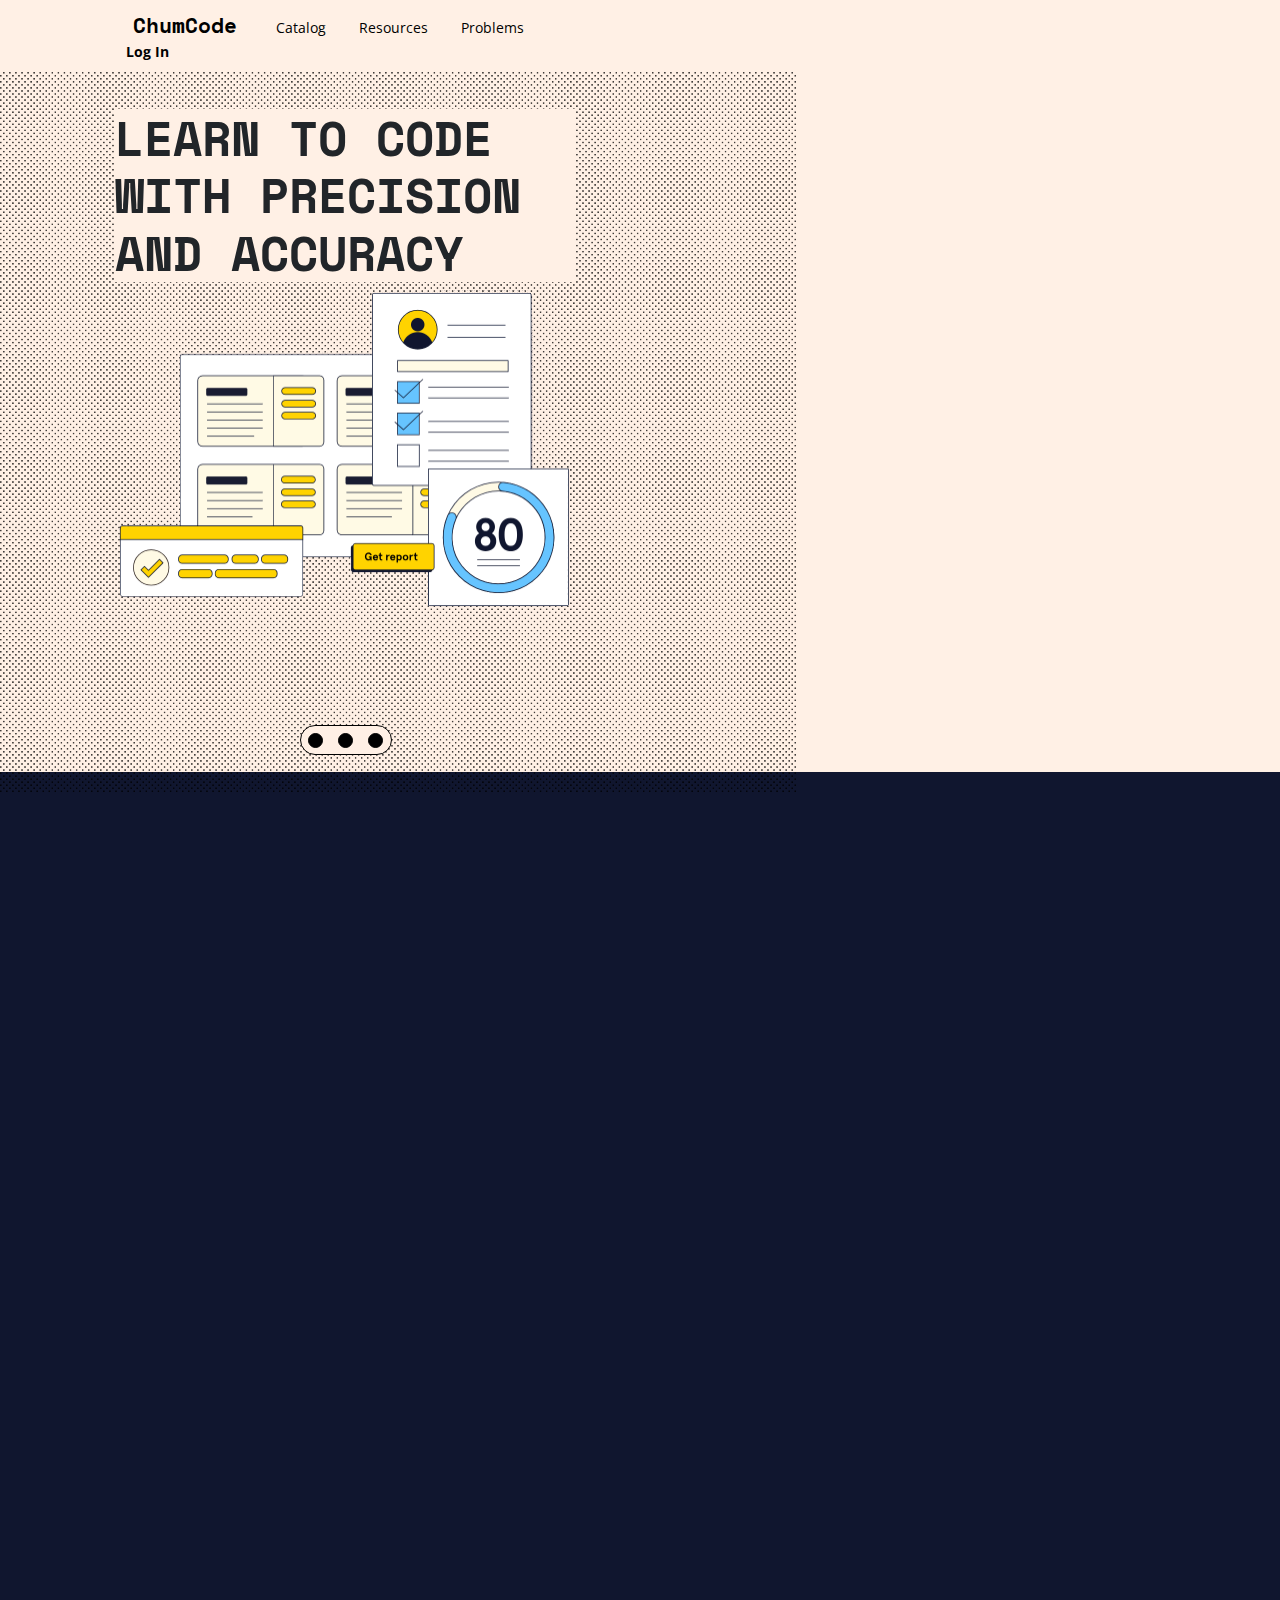
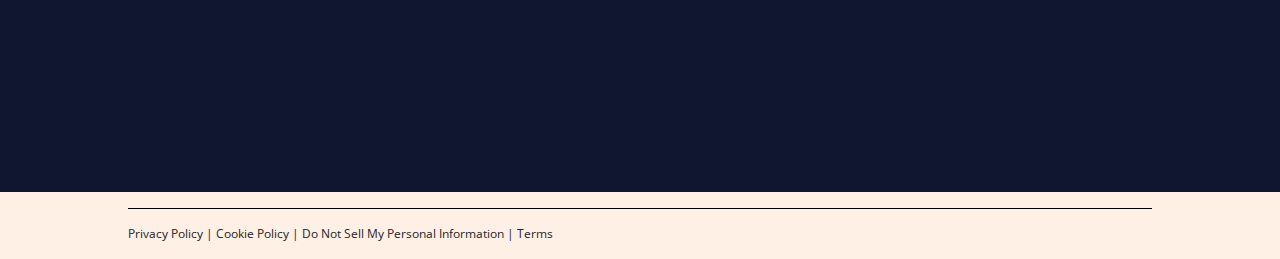
==== ChumCode/index.html @ f1602948 "Add files via upload" ====
<html lang="en">
  <head>
    <script src="js/styles.js" defer></script>
    <meta charset="utf-8">
    <meta name="viewport" content="width=device-width, initial-scale=1">
    <link rel="stylesheet" href="https://cdn.jsdelivr.net/npm/bootstrap@4.0.0/dist/css/bootstrap.min.css" integrity="sha384-Gn5384xqQ1aoWXA+058RXPxPg6fy4IWvTNh0E263XmFcJlSAwiGgFAW/dAiS6JXm" crossorigin="anonymous"><link rel="preconnect" href="https://fonts.googleapis.com">
    <link rel="preconnect" href="https://fonts.gstatic.com" crossorigin>
    <link href="https://fonts.googleapis.com/css2?family=Montserrat&family=Open+Sans:ital,wght@0,300..800;1,300..800&family=Poppins:wght@300;400;500;600;800;900&family=Roboto:ital,wght@0,100;0,300;0,400;0,500;0,700;0,900;1,100;1,300;1,400;1,500;1,700;1,900&family=Space+Mono:wght@400;700&family=UnifrakturMaguntia&display=swap" rel="stylesheet">
    <link rel="stylesheet" href="https://cdnjs.cloudflare.com/ajax/libs/font-awesome/6.5.1/css/all.min.css" integrity="sha512-DTOQO9RWCH3ppGqcWaEA1BIZOC6xxalwEsw9c2QQeAIftl+Vegovlnee1c9QX4TctnWMn13TZye+giMm8e2LwA==" crossorigin="anonymous" referrerpolicy="no-referrer" />
    <link rel="stylesheet" type="text/css" href="css/styles.css">
    <title>ChumCode</title>
  </head>

  <header>
    <nav class="open-sans-regular">
        <a href="index.html" class="space-mono-bold">ChumCode</a>
        <a href="catalog.html">Catalog</a>
        <a href="resources.html">Resources</a>
        <a href="problems.hmtl">Problems</a>
        <i class="fa-solid fa-magnifying-glass left"></i>
        <a href="login.html" class="open-sans-bold">Log In</a>
    </nav>
  </header>
  <body>
    <img class="screentone" src="images/screentones.png" alt="screentones">
    <div class="mainpage-carousel">
      <div class="carousel-box">
        <div id="carouselExampleIndicators" class="carousel slide six-hundo" data-ride="carousel">
          <ol class="carousel-indicators">
            <li data-target="#carouselExampleIndicators" data-slide-to="0" class="active-black"></li>
            <li data-target="#carouselExampleIndicators" data-slide-to="1">oten</li>
            <li data-target="#carouselExampleIndicators" data-slide-to="2"></li>
          </ol>
          <div class="carousel-inner">
            <div class="carousel-item active">
              <h1 class="space-mono-bold">LEARN TO CODE WITH PRECISION AND ACCURACY</h1>
              <img class="d-block w-100" src="images/slide1.png" alt="First slide">
            </div>
            <div class="carousel-item">
              <h1 class="space-mono-bold">ENDLESS PRACTICE PROBLEMS WITH INTERACTIVE COURSES</h1>
              <img class="d-block w-100" src="images/slide2.png" alt="Second slide">
            </div>
            <div class="carousel-item">
              <img class="d-block w-100" src="images/slide1.png" alt="Third slide">
              <h1 class="space-mono-bold">LEARN TO CODE WITH PRECISION AND ACCURACY</h1>
            </div>
          </div>
        </div>
      </div>
        
    </div>
    
    <div class="blue-bg">

    </div>

    <footer>
      <hr>
      <p class="open-sans-regular small-font"> Privacy Policy | Cookie Policy | Do Not Sell My Personal Information | Terms</p>
    </footer>
</body>
<script src="https://code.jquery.com/jquery-3.2.1.slim.min.js" integrity="sha384-KJ3o2DKtIkvYIK3UENzmM7KCkRr/rE9/Qpg6aAZGJwFDMVNA/GpGFF93hXpG5KkN" crossorigin="anonymous"></script>
<script src="https://cdn.jsdelivr.net/npm/popper.js@1.12.9/dist/umd/popper.min.js" integrity="sha384-ApNbgh9B+Y1QKtv3Rn7W3mgPxhU9K/ScQsAP7hUibX39j7fakFPskvXusvfa0b4Q" crossorigin="anonymous"></script>
<script src="https://cdn.jsdelivr.net/npm/bootstrap@4.0.0/dist/js/bootstrap.min.js" integrity="sha384-JZR6Spejh4U02d8jOt6vLEHfe/JQGiRRSQQxSfFWpi1MquVdAyjUar5+76PVCmYl" crossorigin="anonymous"></script>
</html>
---- ChumCode/css/styles.css ----
body{
    background-color: #fff0e5;
    margin: 0;
}

.roboto-regular {
    font-family: "Roboto", sans-serif;
    font-weight: 400;
    font-style: normal;
  }

.open-sans-regular {
    font-family: "Open Sans", sans-serif;
    font-optical-sizing: auto;
    font-weight: 500px;
    font-style: normal;
  }

  .open-sans-bold {
    font-family: "Open Sans", sans-serif;
    font-optical-sizing: auto;
    font-weight: 700;
    font-style: normal;
  }

.space-mono-regular {
    font-family: "Space Mono", monospace;
    font-weight: 600;
    font-style: normal;
  }

  .space-mono-bold {
    font-family: "Space Mono", monospace;
    font-weight: 700;
    font-size: 1.3em;
    font-style: normal;
  }

  header {
    background-color: #fff0e5;
    height: 4.5em;
    display: flex;
    align-items: center;
    top: 0;
    position: sticky;
    transition: background-color 0.2s ease-in-out;
    border-bottom: 0 solid black;
    z-index: 1000;
  }
  
  .scrolled {
    background-color: white;
    opacity: 0.98; 
    border-width: 1px;
  }
  

  header nav{
    padding: 1.5em 0 1.5em 7em;
  }

  header nav a{
    text-decoration: none;
    font-size: 0.9em;
    color:black;
    margin: 1em;
  }

  .left{
    margin-left: 45em;
    margin-right: 2em;
  }

  .icon-button {
    color: black;
    border: none;
    cursor: pointer;
  }

  .screentone{
    position: absolute;
    height: 720px;
  }

  .mainpage-carousel{
    margin: 0 0 6% 0 ;
    width: 90%;
    height: 600px;
  }
  
  .carousel-box{
    width: 40%;
    margin-top: 2%;
    margin-left: 10%;
  }

  .carousel-box h1{
    margin-top: 3% ;
    background-color: #fff0e5;
    font-size: 3.0em;
  }

  .carousel-indicators{
    background-color: #fff0e5;
    border-radius: 20px;
    padding: 0;
    margin: auto;
    width: 20%;
    height: 30px;
    border: 1px solid black;
  }

  .carousel-indicators li{
    background-color: black;
    padding: 0;
    margin: auto;
    height: 15px;
    width: 15px;
    border-radius: 10px;
    border: 1px solid black;
  }

  .six-hundo{
    height: 670px;
  }
  
  .small-font{
    font-size: 12px;
  }

  footer{
    width: 80%;
    margin: auto;
  }

  footer hr{
    background-color: black;
  }

  .blue-bg{
    background-color: #10162f;
    height: 1020px;
  }
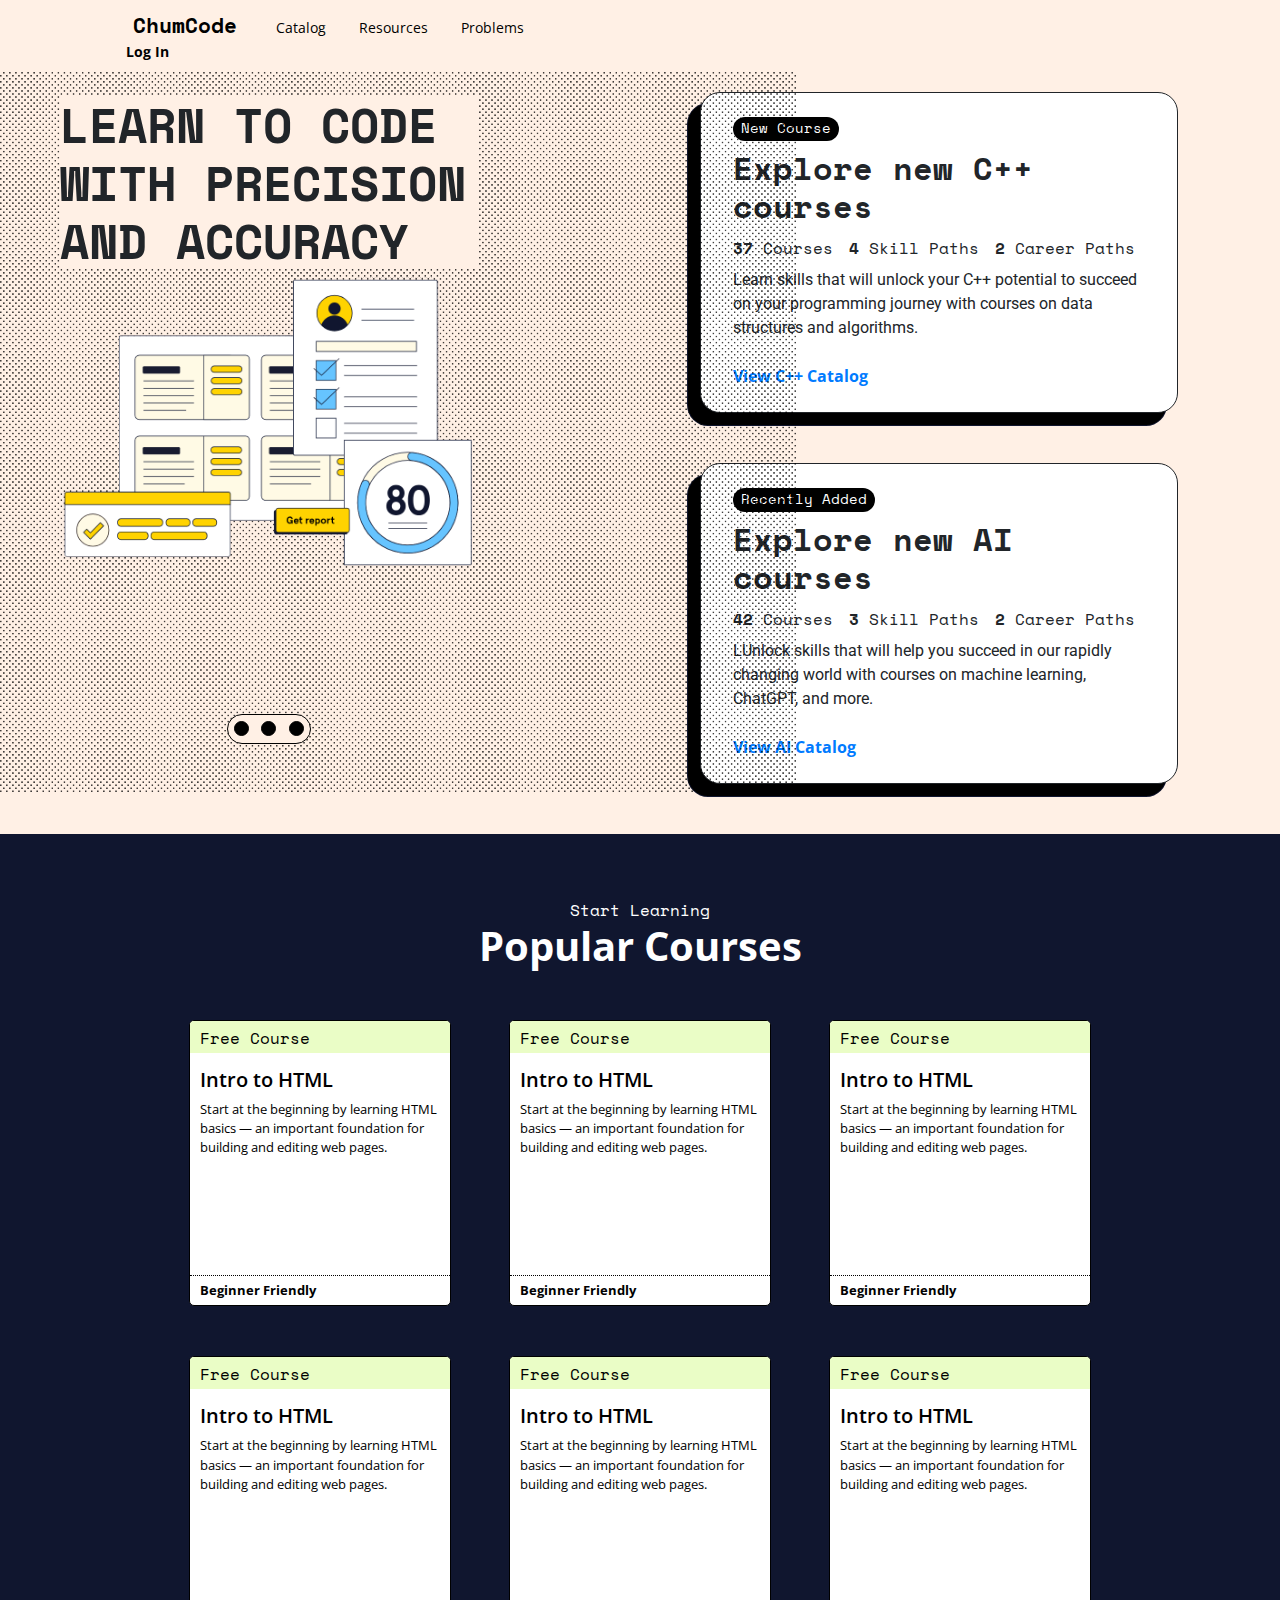
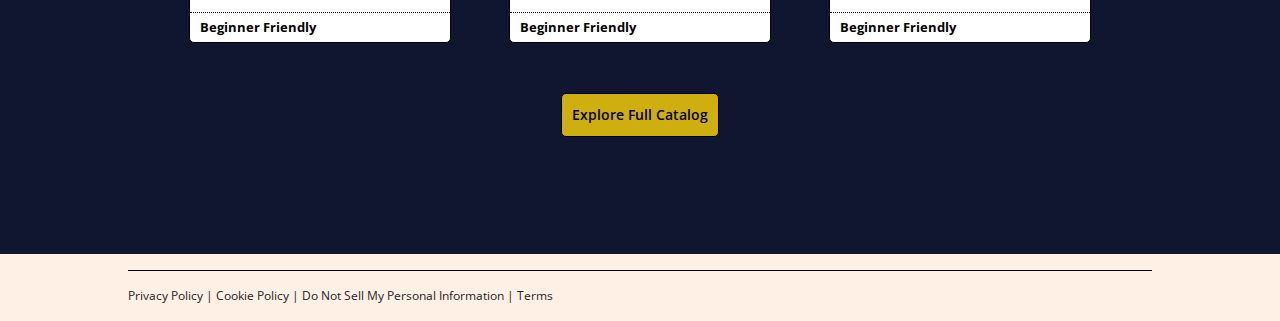
==== commit ea96f572: "Add files via upload" ====
--- a/ChumCode/index.html
+++ b/ChumCode/index.html
@@ -23,6 +23,9 @@
   </header>
   <body>
     <img class="screentone" src="images/screentones.png" alt="screentones">
+
+    <div class="first-page-main-page">
+
     <div class="mainpage-carousel">
       <div class="carousel-box">
         <div id="carouselExampleIndicators" class="carousel slide six-hundo" data-ride="carousel">
@@ -47,12 +50,122 @@
           </div>
         </div>
       </div>
+    </div>
+
+    <div class="right-box">
+      <div class="large-box">
+        <div class="badge-box space-mono-thin">New Course</div>
+        <h2>Explore new C++ courses</h2>
+
+        <ul class="list-number">
+          <li class="space-mono-thin"><span class="space-mono-regular"> 37</span> Courses</li>
+          <li class="space-mono-thin"><span class="space-mono-regular"> 4</span> Skill Paths</li>
+          <li class="space-mono-thin"><span class="space-mono-regular"> 2</span> Career Paths</li>
+        </ul>
+
+        <span class="zero-margin ">Learn skills that will unlock your C++ potential to succeed on your programming journey with courses on data structures and algorithms.</span>
+        <br>
+        <br>
+        <a href="." class="open-sans-bold">View C++ Catalog</a>
+      </div>
+
+      <div class="large-box">
+        <div class="badge-box space-mono-thin">Recently Added</div>
+        <h2>Explore new AI courses</h2>
+
+        <ul class="list-number">
+          <li class="space-mono-thin"><span class="space-mono-regular"> 42</span> Courses</li>
+          <li class="space-mono-thin"><span class="space-mono-regular"> 3</span> Skill Paths</li>
+          <li class="space-mono-thin"><span class="space-mono-regular"> 2</span> Career Paths</li>
+        </ul>
+
+        <span class="zero-margin ">LUnlock skills that will help you succeed in our rapidly changing world with courses on machine learning, ChatGPT, and more.</span>
+        <br>
+        <br>
+        <a href="." class="open-sans-bold">View AI Catalog</a>
+      </div>
+  </div>
+    
+    </div>
+
+    <div class="blue-bg">
+      <div class="second-page-main-page blue-bg">
+      
+        <p class="space-mono-thin">Start Learning</p>
+        <h2 class="open-sans-bold">Popular Courses</h2>
+
+        <div class="course-container-main-box">
+
+          <div class="course-container">
+            <div class="course-box"><div class="course-box-top-box space-mono-thin">Free Course</div>
+            <h5 class="open-sans-regular">Intro to HTML</h3>
+              <span class="open-sans-regular">Start at the beginning by learning HTML
+                basics — an important foundation for
+                building and editing web pages.</span>
+                <div class="course-container-footer open-sans-bold">Beginner Friendly</div>
+            </div>
+          </div>
+
+          <div class="course-container">
+            <div class="course-box"><div class="course-box-top-box space-mono-thin">Free Course</div>
+            <h5 class="open-sans-regular">Intro to HTML</h3>
+              <span class="open-sans-regular">Start at the beginning by learning HTML
+                basics — an important foundation for
+                building and editing web pages.</span>
+                <div class="course-container-footer open-sans-bold">Beginner Friendly</div>
+            </div>
+          </div>
+
+          <div class="course-container">
+            <div class="course-box"><div class="course-box-top-box space-mono-thin">Free Course</div>
+            <h5 class="open-sans-regular">Intro to HTML</h3>
+              <span class="open-sans-regular">Start at the beginning by learning HTML
+                basics — an important foundation for
+                building and editing web pages.</span>
+                <div class="course-container-footer open-sans-bold">Beginner Friendly</div>
+            </div>
+          </div>
+
+        </div>
         
+        <div class="course-container-main-box">
+
+          <div class="course-container">
+            <div class="course-box"><div class="course-box-top-box space-mono-thin">Free Course</div>
+            <h5 class="open-sans-regular">Intro to HTML</h3>
+              <span class="open-sans-regular">Start at the beginning by learning HTML
+                basics — an important foundation for
+                building and editing web pages.</span>
+                <div class="course-container-footer open-sans-bold">Beginner Friendly</div>
+            </div>
+          </div>
+
+          <div class="course-container">
+            <div class="course-box"><div class="course-box-top-box space-mono-thin">Free Course</div>
+            <h5 class="open-sans-regular">Intro to HTML</h3>
+              <span class="open-sans-regular">Start at the beginning by learning HTML
+                basics — an important foundation for
+                building and editing web pages.</span>
+                <div class="course-container-footer open-sans-bold">Beginner Friendly</div>
+            </div>
+          </div>
+
+          <div class="course-container">
+            <div class="course-box"><div class="course-box-top-box space-mono-thin">Free Course</div>
+            <h5 class="open-sans-regular">Intro to HTML</h3>
+              <span class="open-sans-regular">Start at the beginning by learning HTML
+                basics — an important foundation for
+                building and editing web pages.</span>
+                <div class="course-container-footer open-sans-bold">Beginner Friendly</div>
+            </div>
+          </div>
+
+        </div>
+          <div href="" class="explore-btn open-sans-regular">Explore Full Catalog</div>
+        
+      </div>
     </div>
     
-    <div class="blue-bg">
-
-    </div>
 
     <footer>
       <hr>
--- a/ChumCode/css/styles.css
+++ b/ChumCode/css/styles.css
@@ -16,6 +16,13 @@
     font-style: normal;
   }
 
+  .open-sans-thin {
+    font-family: "Open Sans", sans-serif;
+    font-optical-sizing: auto;
+    font-weight: 300px;
+    font-style: normal;
+  }
+
   .open-sans-bold {
     font-family: "Open Sans", sans-serif;
     font-optical-sizing: auto;
@@ -33,6 +40,13 @@
     font-family: "Space Mono", monospace;
     font-weight: 700;
     font-size: 1.3em;
+    font-style: normal;
+  }
+
+  .space-mono-thin {
+    font-family: "Space Mono", monospace;
+    font-weight: 400;
+    font-size: 1.0em;
     font-style: normal;
   }
 
@@ -77,6 +91,16 @@
     cursor: pointer;
   }
 
+  .first-page-main-page{
+    display: flex;
+    height: min-content;
+    justify-content: center;
+  }
+
+  .carousel-item{
+    max-height: 600px;
+  }
+
   .screentone{
     position: absolute;
     height: 720px;
@@ -84,14 +108,14 @@
 
   .mainpage-carousel{
     margin: 0 0 6% 0 ;
-    width: 90%;
+    width: 70%;
     height: 600px;
   }
   
   .carousel-box{
-    width: 40%;
     margin-top: 2%;
     margin-left: 10%;
+    width: 70%;
   }
 
   .carousel-box h1{
@@ -99,6 +123,7 @@
     background-color: #fff0e5;
     font-size: 3.0em;
   }
+  
 
   .carousel-indicators{
     background-color: #fff0e5;
@@ -140,4 +165,182 @@
   .blue-bg{
     background-color: #10162f;
     height: 1020px;
-  } +    width: 100%;
+  } 
+
+  .blue-bg-1{
+    background-color: #3a10e5;
+    height: 520px;
+    width: 100%;
+    bottom: 0;
+    position: absolute;
+  } 
+
+  .right-box{
+    max-width: 100%;
+  }
+
+  .large-box{
+    border-width: 1px;
+    border-style: solid;
+    border-color: var(--color-navy);
+    background-color: white;
+    padding-left: 2rem;
+    padding-right: 2rem;
+    padding-top: 1.5rem;
+    padding-bottom: 1.5rem;
+    margin-bottom: 0.75rem;
+    margin-left: 0.75rem;
+    border-radius: 20px;
+    box-shadow: -12px 12px black, -12px 12px 0 1px #10162f;
+    width: 70%;
+    margin: auto;
+    margin-bottom: 50px;
+    margin-top: 20px;
+  }
+
+  .large-box h2{
+    margin-block-start: 0.83em;
+    margin-block-end: 0.83em;
+    margin-inline-start: 0px;
+    margin-inline-end: 0px;
+    font-weight: 700;
+    font-family: "Space Mono", monospace;
+    margin-top: 5px;
+    margin-bottom: 10px;
+  }
+
+  .badge-box{
+    width: min-content;
+    border-radius: 40px;
+    font-weight: 400;
+    white-space: nowrap;
+    color: white;
+    background-color: black;
+    font-size: 0.875rem;
+    height: 1.5rem;
+    margin-bottom: 0.5rem;
+    padding-left: 0.5rem;
+    padding-right: 0.5rem;
+  }
+
+  .list-number{
+    column-gap: 1rem;
+    list-style-type: none;
+    flex-wrap: wrap;
+    row-gap: 0.5rem;
+    flex-direction: row;
+    display: flex;
+    padding: 0;
+    margin-bottom: 0.5rem;
+  }
+
+  .zero-margin{
+    margin: 0;
+  }
+
+  .one-margin{
+    margin: 5px;
+  }
+
+  .margin-10{
+    margin: 0 100px 0 0 ;
+  }
+
+  .second-page-main-page{
+    color: white;
+    width: 75%;
+    margin: auto;
+    padding-top: 5%;
+  }
+
+  .second-page-main-page p {
+    margin: auto;
+    width: max-content;
+  }
+
+  .second-page-main-page h2 {
+    margin: auto;
+    width: max-content;
+    font-size: 2.5em;
+    margin-bottom: 50px;
+    display: flex;
+  }
+
+  .course-box {
+    height: 100%;
+    display: flex;
+    background-color: #ffffff;
+    flex-direction: column;
+    box-shadow: 0px 0px 0 #10162f;
+    position: relative;
+    padding: 0px;
+    overflow: hidden;
+    border-radius: 5px;
+    transition: box-shadow 0.2s ease, transform 0.2s ease;
+    color: black;
+    border: 1px solid black;
+  }
+  
+  .course-box:hover {
+    box-shadow: -12px 12px #00001a, -12px 12px 0 1px #10162f; /* Apply box shadow on hover */
+    transform: translate(5px, -5px);
+  }
+  
+
+  .course-box-top-box{
+    background-color: #eafdc6;
+    width: 100%;
+    padding-top: 5px;
+    padding-left: 10px;
+    padding-bottom: 3px;
+  }
+
+  .course-container{
+    width: 80%;
+    margin:  0 3% 0 3%;
+    height: 100%;
+  }
+
+
+  .course-container h5{
+    padding: 10px;
+    font-weight: 600;
+    padding-top: 15px;
+    padding-bottom: 0px;
+  }
+
+  .course-container span{
+    padding-left: 10px;
+    font-size: 0.8em;
+    padding-right: 10px;
+  }
+  .course-container-footer{
+    padding: 5px;
+    border-top: 1px dotted black;
+    padding-left: 10px;
+    font-size: 0.8em;
+    bottom: 0;
+    position: absolute;
+    width: 100%;
+  }
+
+  .course-container-main-box{
+    display: flex;
+    height: 30%;
+    justify-content:space-around;
+    margin-bottom: 50px;
+  }
+
+  .explore-btn{
+    border: 1px solid black;
+    background-color:#cfae0f;
+    color: black;
+    width: max-content;
+    padding: 10px;
+    align-self: center;
+    font-weight: 600;
+    border-radius: 5px;
+    margin: auto;
+    font-size: 0.9em;
+  }
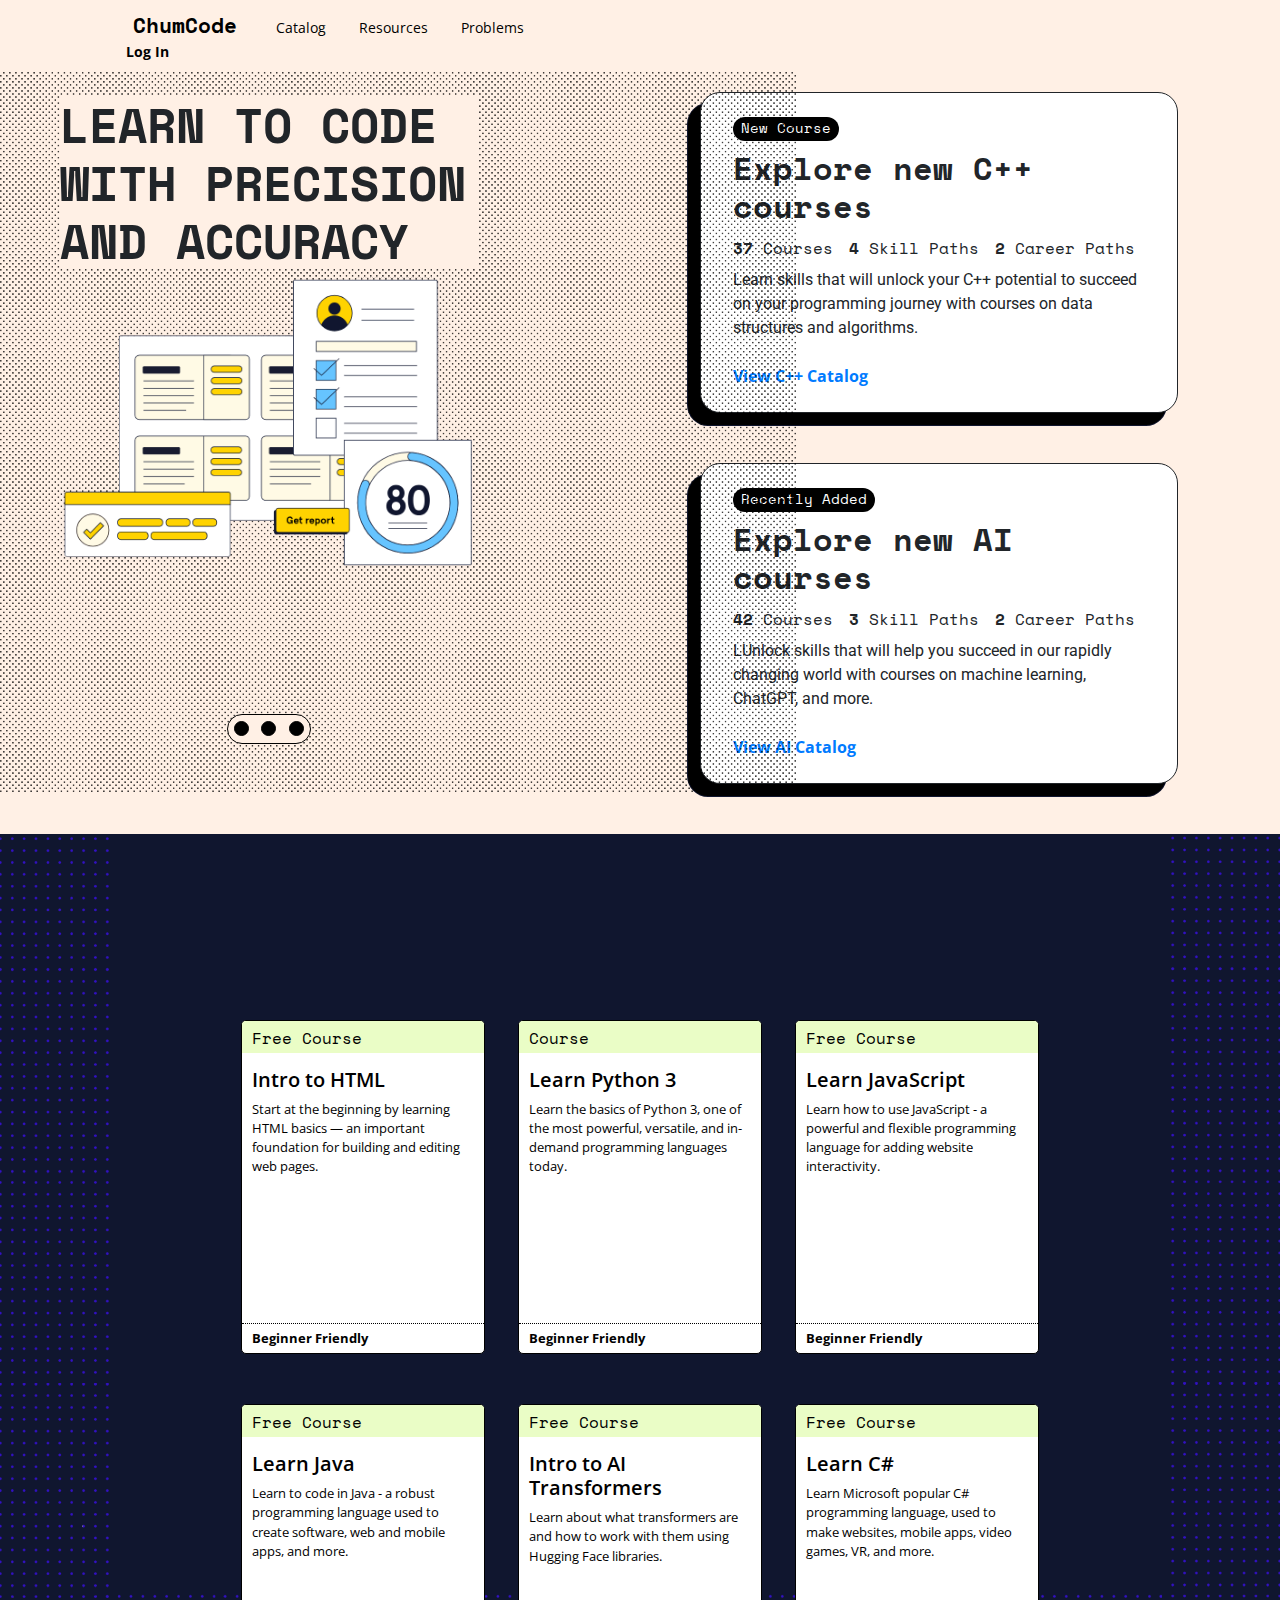
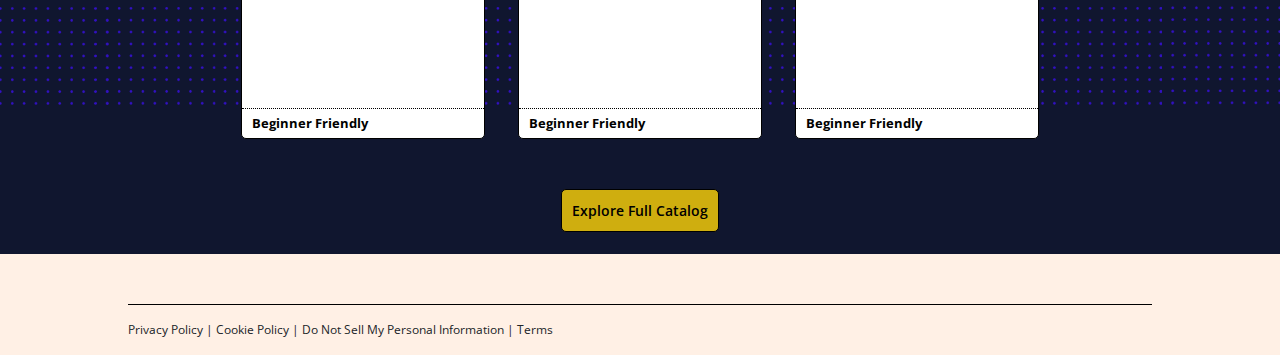
==== commit fb6ae061: "Add files via upload" ====
--- a/ChumCode/index.html
+++ b/ChumCode/index.html
@@ -89,6 +89,7 @@
     </div>
 
     <div class="blue-bg">
+      <img src="images/screentones1.png" alt="screentones1" class="screentone1">
       <div class="second-page-main-page blue-bg">
       
         <p class="space-mono-thin">Start Learning</p>
@@ -107,21 +108,17 @@
           </div>
 
           <div class="course-container">
-            <div class="course-box"><div class="course-box-top-box space-mono-thin">Free Course</div>
-            <h5 class="open-sans-regular">Intro to HTML</h3>
-              <span class="open-sans-regular">Start at the beginning by learning HTML
-                basics — an important foundation for
-                building and editing web pages.</span>
+            <div class="course-box"><div class="course-box-top-box space-mono-thin">Course</div>
+            <h5 class="open-sans-regular">Learn Python 3</h3>
+              <span class="open-sans-regular">Learn the basics of Python 3, one of the most powerful, versatile, and in-demand programming languages today.</span>
                 <div class="course-container-footer open-sans-bold">Beginner Friendly</div>
             </div>
           </div>
 
           <div class="course-container">
             <div class="course-box"><div class="course-box-top-box space-mono-thin">Free Course</div>
-            <h5 class="open-sans-regular">Intro to HTML</h3>
-              <span class="open-sans-regular">Start at the beginning by learning HTML
-                basics — an important foundation for
-                building and editing web pages.</span>
+            <h5 class="open-sans-regular">Learn JavaScript</h3>
+              <span class="open-sans-regular">Learn how to use JavaScript - a powerful and flexible programming language for adding website interactivity.</span>
                 <div class="course-container-footer open-sans-bold">Beginner Friendly</div>
             </div>
           </div>
@@ -132,30 +129,24 @@
 
           <div class="course-container">
             <div class="course-box"><div class="course-box-top-box space-mono-thin">Free Course</div>
-            <h5 class="open-sans-regular">Intro to HTML</h3>
-              <span class="open-sans-regular">Start at the beginning by learning HTML
-                basics — an important foundation for
-                building and editing web pages.</span>
+            <h5 class="open-sans-regular">Learn Java</h3>
+              <span class="open-sans-regular">Learn to code in Java - a robust programming language used to create software, web and mobile apps, and more.</span>
                 <div class="course-container-footer open-sans-bold">Beginner Friendly</div>
             </div>
           </div>
 
           <div class="course-container">
             <div class="course-box"><div class="course-box-top-box space-mono-thin">Free Course</div>
-            <h5 class="open-sans-regular">Intro to HTML</h3>
-              <span class="open-sans-regular">Start at the beginning by learning HTML
-                basics — an important foundation for
-                building and editing web pages.</span>
+            <h5 class="open-sans-regular">Intro to AI Transformers</h3>
+              <span class="open-sans-regular">Learn about what transformers are and how to work with them using Hugging Face libraries.</span>
                 <div class="course-container-footer open-sans-bold">Beginner Friendly</div>
             </div>
           </div>
 
           <div class="course-container">
             <div class="course-box"><div class="course-box-top-box space-mono-thin">Free Course</div>
-            <h5 class="open-sans-regular">Intro to HTML</h3>
-              <span class="open-sans-regular">Start at the beginning by learning HTML
-                basics — an important foundation for
-                building and editing web pages.</span>
+            <h5 class="open-sans-regular">Learn C#</h3>
+              <span class="open-sans-regular">Learn Microsoft popular C# programming language, used to make websites, mobile apps, video games, VR, and more. </span>
                 <div class="course-container-footer open-sans-bold">Beginner Friendly</div>
             </div>
           </div>
--- a/ChumCode/css/styles.css
+++ b/ChumCode/css/styles.css
@@ -20,6 +20,13 @@
     font-family: "Open Sans", sans-serif;
     font-optical-sizing: auto;
     font-weight: 300px;
+    font-style: normal;
+  }
+
+  .open-sans-semibold {
+    font-family: "Open Sans", sans-serif;
+    font-optical-sizing: auto;
+    font-weight: 600;
     font-style: normal;
   }
 
@@ -106,6 +113,11 @@
     height: 720px;
   }
 
+  .screentone1{
+    position: absolute;
+    width: 100%;
+  }
+
   .mainpage-carousel{
     margin: 0 0 6% 0 ;
     width: 70%;
@@ -166,6 +178,10 @@
     background-color: #10162f;
     height: 1020px;
     width: 100%;
+    background-image: url('images/screentone1.png');
+    background-size: cover;
+    background-position: center;
+    margin-bottom: 50px;
   } 
 
   .blue-bg-1{
@@ -249,7 +265,7 @@
 
   .second-page-main-page{
     color: white;
-    width: 75%;
+    width: 65%;
     margin: auto;
     padding-top: 5%;
   }
@@ -298,7 +314,7 @@
 
   .course-container{
     width: 80%;
-    margin:  0 3% 0 3%;
+    margin:  0 2% 0 2%;
     height: 100%;
   }
 
@@ -327,7 +343,7 @@
 
   .course-container-main-box{
     display: flex;
-    height: 30%;
+    height: 35%;
     justify-content:space-around;
     margin-bottom: 50px;
   }
@@ -343,4 +359,177 @@
     border-radius: 5px;
     margin: auto;
     font-size: 0.9em;
-  }
+    position: relative; /* or absolute, fixed */
+    z-index: 1;
+  }
+
+
+
+  /* ===================--------------------================== */
+  /*                       LOGIN PAGE CSS                      */
+  /* ===================--------------------================== */
+
+
+
+  .first-page-login-page{
+    width: 100%;
+    height: 570px;
+  }
+
+  .login-form{
+    margin-left: auto;
+    margin-right: auto;
+    margin-top: 4.6rem;
+    margin-bottom: 4rem;
+    width: 22rem;
+    max-width: calc(100% - 2rem);
+  }
+
+  .login-form h3{
+    margin-bottom: 20px;
+    font-size: 1.5em;
+  }
+
+  .label-login{
+    font-size: 0.9em;
+    margin-bottom: 5px;
+    font-weight: 400;
+  }
+
+  .textbox-form{
+    padding-left: 0.5rem;
+    padding-top: 0.75rem;
+    padding-bottom: 0.75rem;
+    font-weight: 400;
+    line-height: 1.5;
+    font-size: 1rem;
+    width: 100%;
+    min-width: auto;
+    padding-right: initial;
+    border: 1px solid black;
+    border-radius: 2px;
+    margin-bottom: 1.1em;
+  }
+
+  .forgot-pass{
+    margin-top: 10px;
+    font-weight: 700;
+    text-decoration: underline;
+    text-decoration-thickness: 1.5px;
+    color: #4019e9;
+    font-size: 0.9em;
+  }
+
+  .forgot-pass a{
+    color: #4019e9;
+  }
+
+  .submit-button{
+    position: relative;
+    border-radius: 4px;
+    font-weight: 700;
+    padding-left: 1rem;
+    padding-right: 1rem;
+    padding-top: 0.25rem;
+    padding-bottom: 0.25rem;
+    font-size: 1rem;
+    min-width: 40px;
+    height: 40px;
+    color: white;
+    background-color: #4019e9;
+    border-width: 0;
+    margin-top: 1.7em;
+  }
+
+  .signup-for-free{
+    margin-top: 10px;
+    font-size: 1em;
+    margin-top: 8em;
+  }
+
+  .signup-for-free a{
+    text-decoration: underline;
+    text-decoration-thickness: 1.5px;
+    color: #4019e9;
+    font-weight: 700;
+  }
+
+
+  /* ===================--------------------================== */
+  /*                      REGISTER PAGE CSS                    */
+  /* ===================--------------------================== */
+  .first-page-register-page{
+    height: min-content;
+    justify-content: center;
+    margin-top: 5em;
+  }
+
+  .first-page-register-page h3{
+    margin-bottom: 1em;
+    font-size: 1.5em;
+    padding-left: 0.5em;
+  }
+
+  .form-box1{
+    width: 100%;
+    display: flex;
+    margin: auto;
+  }
+
+  .form-box1 label{
+    font-weight: 400;
+  }
+
+  * {box-sizing: border-box}
+
+.container {
+  padding: 0px;
+  width: 100%;
+}
+
+.container a {
+  color: dodgerblue;
+}
+
+.signin {
+  text-align: center;
+}
+
+.right-box1{
+  width: 45%;
+  margin:auto;
+}
+
+.left-box{
+  width: 45%;
+  margin: auto;
+}
+
+
+.register-button{
+  position: relative;
+  border-radius: 4px;
+  font-weight: 700;
+  padding-left: 1rem;
+  padding-right: 1rem;
+  padding-top: 0.25rem;
+  padding-bottom: 0.25rem;
+  font-size: 1rem;
+  width: 95%;
+  height: 40px;
+  color: white;
+  background-color: #4019e9;
+  border-width: 0;
+  margin-top: 0.5em;
+  margin-left: 1em;
+  margin-bottom: 3em;
+}
+
+.register-button:hover {
+  opacity:1;
+}
+
+.main-box{
+  width: 40%;
+  margin: auto;
+}